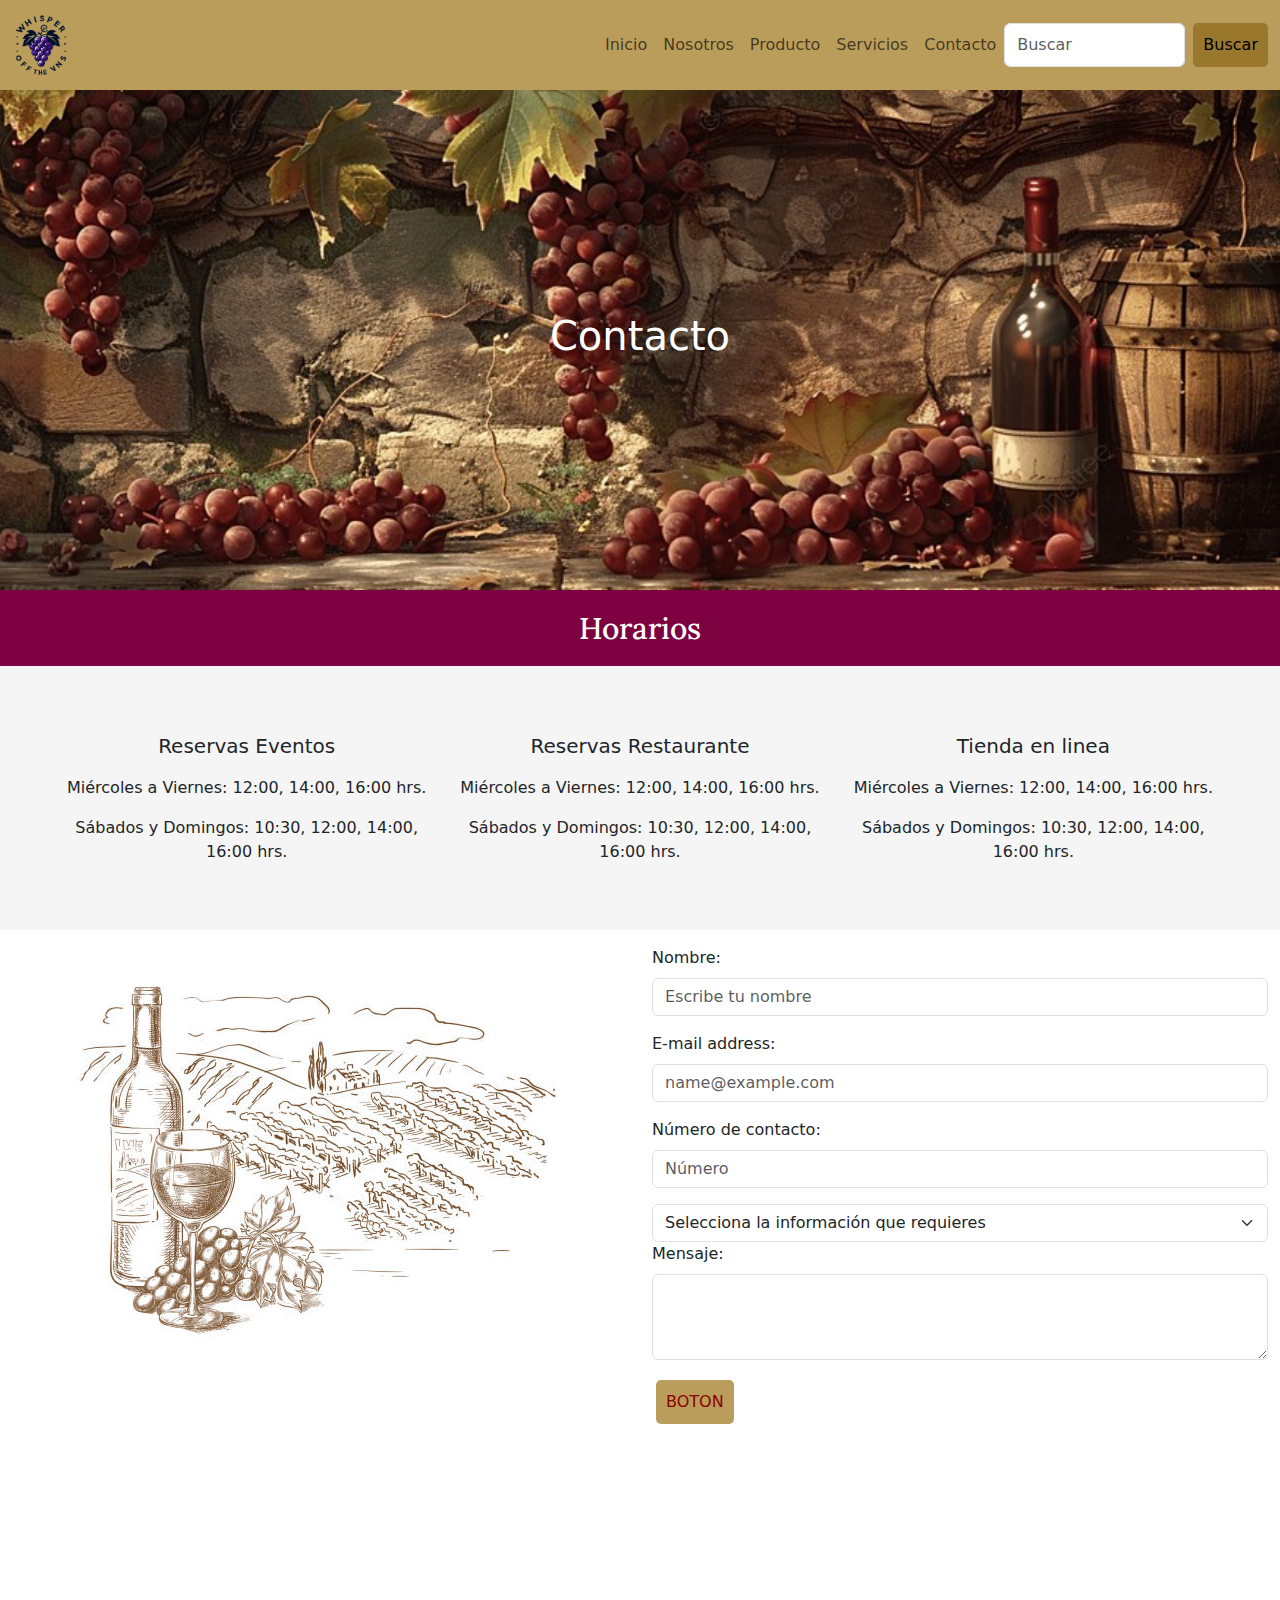
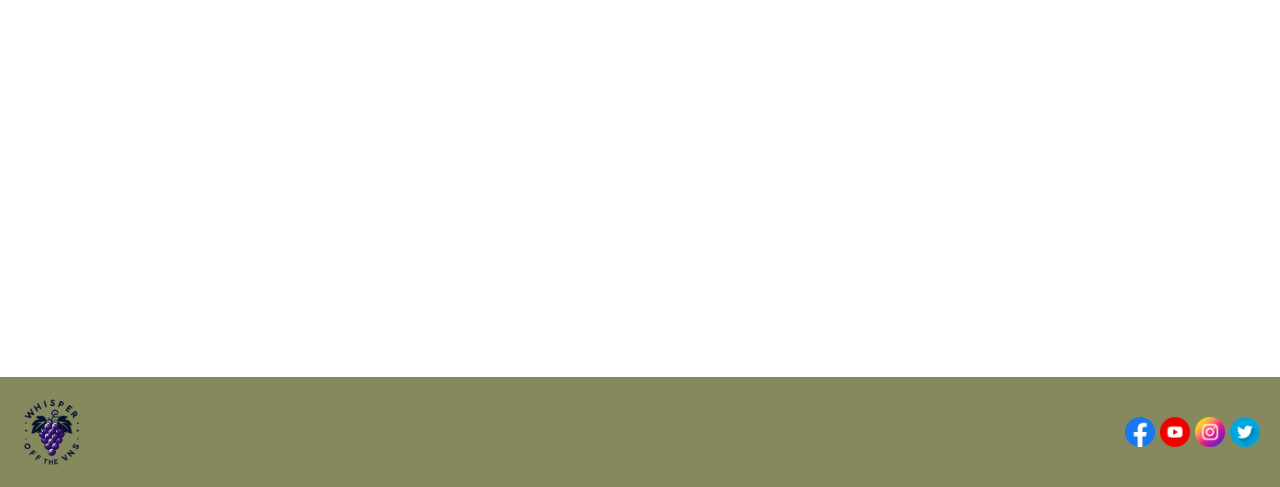
==== pages/contacto.html @ 4336ff77 "Carga de preentrega 2" ====
<!DOCTYPE html>
<html lang="en">
<head>
    <meta charset="UTF-8">
    <meta name="viewport" content="width=device-width, initial-scale=1.0">
    <link href="https://cdn.jsdelivr.net/npm/bootstrap@5.3.3/dist/css/bootstrap.min.css" rel="stylesheet" integrity="sha384-QWTKZyjpPEjISv5WaRU9OFeRpok6YctnYmDr5pNlyT2bRjXh0JMhjY6hW+ALEwIH" crossorigin="anonymous">
    <link rel="stylesheet" href="../css/style.css">
    <title>Document</title>
</head>
<body>
    <header>
        <nav class="navbar navbar-expand-lg bg-body-tertiary">
            <div class="container-fluid">
                <a class="navbar-brand" href="#">
                    <img class= "logo" src="../img/Designer 2.png" alt="logo"><!--LOGO-->
                </a>
                <button class="navbar-toggler" type="button" data-bs-toggle="collapse" data-bs-target="#navbarSupportedContent" aria-controls="navbarSupportedContent" aria-expanded="false" aria-label="Toggle navigation">
                    <span class="navbar-toggler-icon"></span>
                </button>
                <div class="collapse navbar-collapse" id="navbarSupportedContent">
                    <ul class="navbar-nav me-auto mb-2 mb-lg-0">
                        <li class="nav-item">
                            <a class="nav-link " aria-current="page" href="../index.html">Inicio</a>
                        </li>
                        <li class="nav-item">
                            <a class="nav-link" href="../pages/nosotros.html">Nosotros</a>
                        </li>
                        <li class="nav-item">
                            <a class="nav-link" href="../pages/producto.html">Producto</a>
                        </li>
                        <li class="nav-item">
                            <a class="nav-link" href="../pages/servicios.html">Servicios</a>
                        </li>
                        <li class="nav-item">
                            <a class="nav-link" href="../pages/contacto.html">Contacto</a>
                        </li>
                    </ul>
                    <form class="d-flex" role="search">
                    <input class="form-control me-2" type="search" placeholder="Buscar" aria-label="Search">
                    <button class="btn-boton" type="submit">Buscar</button> <!--AQUI ESTOY-->
                    </form>
                </div>
            </div>
        </nav>
    </header>
    <main>
        <section class="contacto">
            <h1>Contacto</h1>
        </section>
        <section class="horario">
            <h2>Horarios</h2>
            <div>
                <ul>
                    <li>
                        <h3>Reservas Eventos</h3>
                        <p>Miércoles a Viernes: 12:00, 14:00, 16:00 hrs.</p>
                        <p>Sábados y Domingos: 10:30, 12:00, 14:00, 16:00 hrs.</p>
                    </li>
                    <li><h3>Reservas Restaurante</h3>
                        <p>Miércoles a Viernes: 12:00, 14:00, 16:00 hrs.</p>
                        <p>Sábados y Domingos: 10:30, 12:00, 14:00, 16:00 hrs.</p>
                    </li>
                    <li><h3>Tienda en linea</h3>
                        <p>Miércoles a Viernes: 12:00, 14:00, 16:00 hrs.</p>
                        <p>Sábados y Domingos: 10:30, 12:00, 14:00, 16:00 hrs.</p>
                    </li>
                </ul>
            </div>
        </section>
        <section class="correo container-fluid">
            <div class="row">
                <div class="col-lg-6 col-md-3 justify-content-left ">
                <img src="../img/copa.jpg" class="img-fluid">
                </div>
                <div class="col-lg-6 col-md-3 justify-content-right">
                    <form action="" method="" enctype="">
                        <div class="mb-3">
                            <label for="exampleFormControlInput1" class="form-label">Nombre:</label>
                            <input type="email" class="form-control" id="exampleFormControlInput1" placeholder="Escribe tu nombre">
                        </div>
                        <div class="mb-3">
                            <label for="exampleFormControlInput1" class="form-label">E-mail address:</label>
                            <input type="email" class="form-control" id="exampleFormControlInput1" placeholder="name@example.com">
                        </div>
                        <div class="mb-3">
                            <label for="exampleFormControlInput1" class="form-label">Número de contacto:</label>
                            <input type="email" class="form-control" id="exampleFormControlInput1" placeholder="Número">
                        </div>
                        <select class="form-select" aria-label="Default select example">
                            <option selected>Selecciona la información que requieres</option>
                            <option value="1">Restaurante</option>
                            <option value="2">Tienda</option>
                            <option value="3">Eventos</option>
                        </select>
                        <div class="mb-3">
                            <label for="exampleFormControlTextarea1" class="form-label">Mensaje:</label>
                            <textarea class="form-control" id="exampleFormControlTextarea1" rows="3"></textarea>
                        </div>
                        <div class="btnenviar">
                            <a href="#" target="_blank"> BOTON </a>
                        </div>
                    </form>
                </div>    
            </div>
        </section>
        <section class="map ratio ratio-21x9" >
            <iframe src="https://www.google.com/maps/embed?pb=!1m18!1m12!1m3!1d3765.689750577386!2d-99.26041602110166!3d19.295853535425426!2m3!1f0!2f0!3f0!3m2!1i1024!2i768!4f13.1!3m3!1m2!1s0x85cdff186303b48f%3A0xddbe939eb9fe6fde!2sLos%20Dinamos!5e0!3m2!1ses-419!2smx!4v1729320080642!5m2!1ses-419!2smx" width="1519" height="500" style="border:0;" allowfullscreen="" loading="lazy" referrerpolicy="no-referrer-when-downgrade" ></iframe>
        </section>
    </main>
    <footer id="footer"><!--pie de pagina-->
        
        <img src="../img/Designer 2.png" alt="logo">
        <div>
            <img src="../img/facebook.png" alt=""></a>
            <img src="../img/youtube.png" alt=""></a>
            <img src="../img/instagram.png" alt=""></a>
            <img src="../img/gorjeo.png" alt=""></a>
        </div>
    </footer>
    <script src="https://cdn.jsdelivr.net/npm/bootstrap@5.3.3/dist/js/bootstrap.bundle.min.js" integrity="sha384-YvpcrYf0tY3lHB60NNkmXc5s9fDVZLESaAA55NDzOxhy9GkcIdslK1eN7N6jIeHz" crossorigin="anonymous"></script>
</body>
</html>
---- css/style.css ----
@import url('https://fonts.googleapis.com/css2?family=Poppins:ital,wght@0,100;0,200;0,300;0,400;0,500;0,600;0,700;0,800;0,900;1,100;1,200;1,300;1,400;1,500;1,600;1,700;1,800;1,900&display=swap');

@import url('https://fonts.googleapis.com/css2?family=Dancing+Script:wght@400..700&family=Poppins:ital,wght@0,100;0,200;0,300;0,400;0,500;0,600;0,700;0,800;0,900;1,100;1,200;1,300;1,400;1,500;1,600;1,700;1,800;1,900&display=swap');

@import url('https://fonts.googleapis.com/css2?family=Dancing+Script:wght@400..700&family=Lora:ital,wght@0,400..700;1,400..700&family=Poppins:ital,wght@0,100;0,200;0,300;0,400;0,500;0,600;0,700;0,800;0,900;1,100;1,200;1,300;1,400;1,500;1,600;1,700;1,800;1,900&display=swap');

@import url('https://fonts.googleapis.com/css2?family=Dancing+Script:wght@400..700&family=Great+Vibes&family=Lora:ital,wght@0,400..700;1,400..700&family=Poppins:ital,wght@0,100;0,200;0,300;0,400;0,500;0,600;0,700;0,800;0,900;1,100;1,200;1,300;1,400;1,500;1,600;1,700;1,800;1,900&display=swap');

*{
margin: 0;
padding: 0;
box-sizing: border-box;/*toma el margin y padding como parte del elemento*/
}


/*body{
font-family: "Poppins", sans-serif;*/
/*  font-family: "Dancing Script", cursive;*/



                                                /*!HEADER*/

/*header{
    background-color: #BA9D5A;
    padding: 1px;separa los elementos del border de la pagina
    position: sticky;
    top: 0;
    display: flex;
    justify-content: space-between;
    align-items: center;
    z-index: 1;
}
header img{
    width: 6.5%;
}
header h1{
    font-size: 90px;
    font-weight: 700;
    color: white;
    font-family: "Dancing Script", cursive;
}
header nav ul{
    list-style: none;
    display: flex;

}

header nav ul li{
    /*display: inline-block; ! cambiar flex
    margin: 10px 5px 10px 5px; /*separa del borde hacia afuera 10px maximo
    font-size: 25px;
}

header nav ul li a{
    text-decoration: none;
    color:darkred;
}

header nav ul li a:hover{
    color: white;
}*/

.logo {
    width: 10%;
}

.bg-body-tertiary{
    background-color: #BA9D5A !important;
}
.btn-boton{
    background-color: #99782d;
    border: none;  
    color: black;
    padding: 10px;
    border-radius: 5px;
}

.btn-boton:hover{
    background-color: #7D0140;
    color: white;
}

.nav-item:hover{
    background-color:#7D0140;
    border-radius: 5px;
}

.nav-link:hover{
    color: white;
}
                                                /*!Main*/

.fixed{
    position:fixed;
}
.fixed img{
    position:fixed;
    bottom: 100px;
    right: 50px;
}

.hero img{
    width: 100%;
    /*background-image: url("../img/Banner3.png");*/
    /*background-repeat:no-repeat;
    background-size:cover;*/
    /*background-attachment: fixed;/*se fija la imagen*/
}

.hero h2{
    text-align: center;
}

.bienvenidos{

    text-align: center;
}

.bienvenidos h1{
    font-size: 35px;
    color: #7D0140;
    font-family: "Great Vibes", cursive;
}

.bienvenidos .biencotenedor{
    display: flex;
    justify-content:space-evenly;
    align-items: center;
    padding:25px;
    
}

.bienvenidos .biencotenedor div{
    width: 50%;
}

.bienvenidos .biencotenedor p{
    text-align:justify;
    font-size: 20px;
    color: black;
    font-family: "Lora", serif;
}

.bienvenidos .biencotenedor img{
    width: 47%;
}

.bienvenidos .biencotenedor2{
    display: flex;
    justify-content:space-evenly;
    flex-direction: row-reverse;
    align-items: center;
    padding:25px;
    
}

.bienvenidos .biencotenedor2 div{
    width: 50%;
}

.bienvenidos .biencotenedor2 p{
    text-align:justify;
    font-size: 20px;
    color: black;
    font-family: "Lora", serif;
    
}

.bienvenidos .biencotenedor2 img{
    width: 47%;
}

.productos{
    height: auto;
    text-align: center;
    background-image: url("../img/inicio.png");
    background-position: center;
    background-repeat: no-repeat;
    background-size: cover;
}

.productos h2{
    font-family: "Lora", serif;
    background-color: #7D0140;
    text-shadow: 1px 4px 4px rgba(0,0,0,0.69);
    font-size: 20px;
    color: white;
    text-align: center;
    padding: 15px;
    font-size: 30px;

}

.productos .productos-contenedor{
    display:flex;
    flex-wrap: wrap;
    justify-content: space-evenly;
    align-items: center;
    flex-direction: row;
    padding: 50px;

}

.productos .productos-contenedor div{
    background-color: rgba(255, 255, 255, 0.725);
    height: 100%;
    width: 40%;
    text-align: center;
    margin: 10px;
    box-shadow: 2px 12px 18px 5px rgba(0,0,0,0.69);
    -webkit-box-shadow: 2px 12px 18px 5px rgba(0,0,0,0.69);
    -moz-box-shadow: 2px 12px 18px 5px rgba(0,0,0,0.69);
    font-family: "Lora", serif;
}

.productos .productos-contenedor h3{
    margin: 10px;
    font-size: 25px;
    color: black;
}

.productos .productos-contenedor div a {
        background-color: #BA9D5A;    
        text-decoration: none;
        color: darkred;
        padding: 10px;
        margin: 4px;  /*Agregar margen */
        display: inline-block; /* Para que el margen funcione correctamente*/ 
        border-radius: 5px;
}

.productos .productos-contenedor div a:hover{
    background-color: #7D0140;
    color:white;
}

.productos .productos-contenedor img {
    width: 100%;
    height: auto;  /*Mantener la proporción de la imagen*/ 
}

                                        /*!NOSOTROS*/
.nosotros{
    background-image: url("../img/uvas3.avif");
    background-position: center;
    background-repeat: no-repeat;
    background-size: cover;
    width: 100%;
    height: 500px;
    text-align: center;
    color: white;
    display: flex;
    flex-direction: column;
    justify-content: center;
    align-items: center;
    font-size: 35px;
    
}         

/*.contenido{
    background-color:whitesmoke;
}
*/
.contenido h2{
    font-family: "Lora", serif;
    background-color: #7D0140;
    color: white;
    text-align: center;
    padding: 20px;
    font-size: 30px;
}

.contenido p{
    text-align: justify;
    background-color: #BA9D5A;
    padding: 20px;
    font-size: 25px;

}
.carrusel{

    padding: 10px;
}

.ecosistema{
    background-image: url("../img/inicio.png");
    height: auto;
    background-position: center;
    background-repeat: no-repeat;
    background-size: cover;
}

.ecosistema .ecosistema-contenedor{
    display:flex;
    flex-wrap: wrap;
    justify-content:center;
    align-items: center;
    flex-direction: row;
    padding: 50px;

}

.ecosistema .ecosistema-contenedor div{
    background-color:#ba9d5ae0;
    height: 100%;
    width: 25%;
    text-align:left;
    margin: 10px;
    box-shadow: 2px 12px 18px 5px rgba(0,0,0,0.69);
    -webkit-box-shadow: 2px 12px 18px 5px rgba(0,0,0,0.69);
    -moz-box-shadow: 2px 12px 18px 5px rgba(0,0,0,0.69);
    border:3px solid #7D0140;
}

.ecosistema .ecosistema-contenedor h3{
    margin: 10px;
    font-size: 20px;
    color: black;
}

.ecosistema .ecosistema-contenedor p{
    margin: 10px;
    font-size: 15px;
    color: black;
    text-align: justify;
}

.ecosistema .ecosistema-contenedor img {
    width: 15%;
    height: auto;
}

.grid-galeria h2{
    font-family: "Lora", serif;
    background-color: #7D0140;
    text-shadow: 1px 4px 4px rgba(0,0,0,0.69);
    color: white;
    text-align: center;
    padding: 15px;
    font-size: 30px;
}
.grid-galeria2{
    display: grid;
    grid-template-columns: repeat(3, 1fr);
    grid-auto-rows: 250px;
    gap: 15px;
    padding: 10px;
    margin: 50px;
}

.grid-galeria2 div{
    position: relative;
    border: 3px solid #7d013fb4;
    height: auto;
}

.grid-galeria2 div h3{
    position: absolute;
    bottom: 0;
    background-color:#7d013fb4;
    text-align: center;
    width: 100%;
    color:white;
    font-size: 20px;
    padding: 5px;
    margin-bottom: 0rem;
    
}

.grid-galeria2 div img{
    width: 100%;
    height: 100%;
    object-fit: none;
    
}

.img-1, .img-3, .img-4, .img-5,.img-6,.img-7,.img-8, .img-9{
    grid-row: span 2;
}

.img-2, .img-10{
    grid-column: span 1;
}

                                        /*!PRODUCTOS*/
.tienda{
    background-image: url("../img/mejores-vinos.webp");
    background-position: center;
    background-repeat: no-repeat;
    background-size: cover;
    width: 100%;
    height:410px;
    text-align: center;
    color: white;
    display: flex;
    flex-direction: column;
    justify-content: center;
    align-items: center;
    font-size: 35px;
}   
.grid-productos{
    /*border: 1px solid aqua;*/
    padding: 10px;
    background-color:rgb(244, 241, 237);
    /*background-image: url("../img/inicio.png");*/
    background-size: cover;
}
.gproductos{
    /* display: grid;
    grid-template-columns: repeat(5, 1fr);*/
    grid-auto-rows: 250px;
    gap: 30px;
    padding: 10px;
    margin: 5%;
    margin-right: 20px !important;
}

.btn-primary {
    background-color: #BA9D5A !important;  
    border: none;
    text-decoration: none;
    color: darkred;
}

.btn-primary:hover{
    background-color: #7D0140 !important;
    color:white;
}


                                        /*!CONTACTO*/
.contacto {
    background-image: url("../img/viñedo3.jpg");
    background-position: center;
    background-repeat: no-repeat;
    background-size: cover;
    width: 100%;
    height: 500px;
    text-align: center;
    color: white;
    display: flex;
    flex-direction: column;
    justify-content: center;
    align-items: center;
    font-size: 30px;
}
.horario{
    background-color: whitesmoke;
}
.horario h2{
    font-family: "Lora", serif;
    background-color: #7D0140;
    color: white;
    text-align: center;
    padding: 20px;
    font-size: 30px;
}
.horario div ul{
    list-style: none;
    display: flex;
    justify-content: space-around;
    text-align: center;
    padding: 50px;
    
}
.horario div h3{
    padding: 10px;
    font-size: 20px;
}
/*.correo{
    display: flex;
    flex-direction:row;
    justify-content:space-evenly;
    align-items: center;
    padding: 20px;
    background-color: white;
}*/


.correo input {
    border: 1px solid #dee2e6; 

}
.btnenviar a{
    background-color: #BA9D5A;    
    text-decoration: none;
    color: darkred;
    padding: 10px;
    margin: 4px;  /*Agregar margen */
    display: inline-block; /* Para que el margen funcione correctamente*/ 
    border-radius: 5px;
}

.btnenviar a:hover{
    background-color: #7D0140 !important;
    color:white;
}

                                        /*!footer*/

footer{
    background-color: #86895D;
    padding: 20px;
    display: flex;
    justify-content:space-between;
    align-items: center;
}
footer img{
    width: 5%;
}
footer div img{
    width: 30px;
    height: 30px;
    
}

                                        /*!responsive*/
@media screen and (max-width:1192px){
    .grid-galeria2{
        
        grid-template-columns: repeat(2, 1fr);
        
    }
}

@media screen and  (max-width:1000px) {

    .bienvenidos h1{
        font-size: 25px;
    }
    
    .contenido h2{
        font-size: 20px;
    }
    
    .contenido p{
        font-size: 20px;
    }
    
    .ecosistema .ecosistema-contenedor div{
        width: 30%;
    }
    
    .ecosistema .ecosistema-contenedor h3{
        font-size: 15px;
    }
    
    .ecosistema .ecosistema-contenedor p{
        font-size: 13px;
    }

    .grid-galeria2 div h3{
        font-size: 15px;

    }
}

@media screen and (max-width:877px){
    .grid-galeria2{

            grid-template-columns: repeat(2, 1fr);
            grid-auto-rows: 200px;

    }
}

@media screen and (max-width:770px){
    .grid-galeria2{

            grid-template-columns: repeat(3, 1fr);
            grid-auto-rows: 180px;

    }

    .img-1, .img-3, .img-4, .img-5,.img-6,.img-7,.img-8, .img-9{
        grid-row: span 2;
    }

    .grid-galeria2 div img{
        object-fit: contain;
        width: 100%;
        height: 100%;
    }

    .grid-galeria2 div h3{
        position: absolute;
        bottom: 0;
        background-color:#7d013fb4;
        text-align: center;
        width: 100%;
        color:white;
        font-size: 20px;

    }
}
@media screen and (max-width:750px){

    .horario div ul{
        flex-direction: column;
    }
}
@media screen and  (max-width:700px) {


.ecosistema .ecosistema-contenedor{
        flex-direction: column;
}
    
.ecosistema .ecosistema-contenedor div{
        width: 50%;
}
    
.ecosistema .ecosistema-contenedor h3{
        font-size: 20px;
}
    
.ecosistema .ecosistema-contenedor p{
        font-size: 15px;
}

/*.grid-galeria2 div h3{
    font-size: 15px;
    color: #86895D;
}*/

}

@media screen and  (max-width:660px) {
    .bienvenidos .biencotenedor{
        flex-direction: column;
        padding:10px;
    }

    .bienvenidos .biencotenedor div{
        width: 100%;
        padding: 10px;
    }   
    
    .bienvenidos .biencotenedor img{
        width: 70%;
    }

    .bienvenidos .biencotenedor2{
        flex-direction: column;
        padding:10px;
        
    }

    .bienvenidos .biencotenedor2 div{
        width: 100%;
        padding: 10px;
    }   
    
    .bienvenidos .biencotenedor2 img{
        width: 70%;
    }

    .productos h2{
        font-size: 20px;
    }
    .nosotros h1{
        font-size: 28px;
    }
    .grid-galeria h2{
        font-size: 20px;
    }

    .contenido h2{
        font-size: 15px;
    }
    
    .contenido p{
        font-size: 15px;
    }    

    .ecosistema .ecosistema-contenedor div{
        width: 60%;
    }

}

@media screen and  (max-width:600px) {
    header nav ul li{
        display: inline-block;
        margin: 10px 5px 10px 5px;
        font-size: 15px;
    }
    
    
    header nav ul li a{
        text-decoration: none;
        color:#7D0140;
    }
    .bienvenidos h1{
        font-size: 18px;
        color:#7D0140;
    }

    .bienvenidos .biencotenedor p{
        text-align:justify;
        font-size: 15px;
        color: black;
    }
    
    .bienvenidos .biencotenedor2 p{
        text-align:justify;
        font-size: 15px;
        color: black;
    }


    .grid-galeria2{

        grid-template-columns: repeat(2, 1fr);
        grid-auto-rows: 180px;

}

.img-1, .img-3, .img-4, .img-5,.img-6,.img-7,.img-8, .img-9{
    grid-row: span 1;
}

.img-2, .img-10{
    grid-row: span 1;
}

.grid-galeria2 div{
    height: 100%;

}

.grid-galeria2 div img{
    object-fit: contain;
    width: 100%;
    
}

.grid-galeria2 div h3{


    width: 100%;

    font-size: 20px;

}

}

@media screen and (max-width:564px) {

.ecosistema .ecosistema-contenedor{
    padding: 20px;
    }

.ecosistema .ecosistema-contenedor div{
    width: 90%;
}

.ecosistema .ecosistema-contenedor img {
    width: 10%;
}

.grid-galeria2 div h3{
    font-size: 10px;

}

}

@media screen and (max-width:470px) {
    .productos .productos-contenedor{
        flex-direction: column;
    }
    .productos .productos-contenedor div{
        width: 100%;
        
    }

    .productos .productos-contenedor h3{
        font-size: 25px;
        color: black;

    }

    .nosotros{
        width: 100%;
        height: 400px;
    } 


}

@media screen and (max-width:398px) {

.ecosistema .ecosistema-contenedor{
    padding: 10px;
}

.ecosistema .ecosistema-contenedor h3{
    font-size: 15px;
}

.ecosistema .ecosistema-contenedor p{
    font-size: 10px;
}

.nosotros{
    width: 100%;
    height: 300px;
}  
.grid-galeria2 div h3{
    font-size: 10px;
}
}

@media screen and  (max-width:350px) {

    header{
        flex-direction: column;
        
    }
    header img{
        width: 10%;
    }

    header nav ul li{
        display: inline-block;
        margin: 10px 5px 10px 5px;
        font-size: 10px;
    }
    
    
    header nav ul li a{
        text-decoration: none;
        color:#7D0140;
    }

    .fixed img{
        width: 10%;
        bottom: 90px;
        right: 40px;
    }
    .bienvenidos h1{
        font-size: 10px;
        color:#7D0140;
    }

    .bienvenidos .biencotenedor p{
        text-align:justify;
        font-size: 10px;
        color: black;
    }
    .bienvenidos .biencotenedor2 p{
        text-align:justify;
        font-size: 10px;
        color: black;
    }

    .productos h2{
        font-size: 15px;
    }
    .productos .productos-contenedor h3{
        font-size: 20px;
        color: black;
    }

    .productos .productos-contenedor div a {
        font-size: 10px;
        padding: 5px;
}
.grid-galeria h2{
        font-size: 10px;
}
}
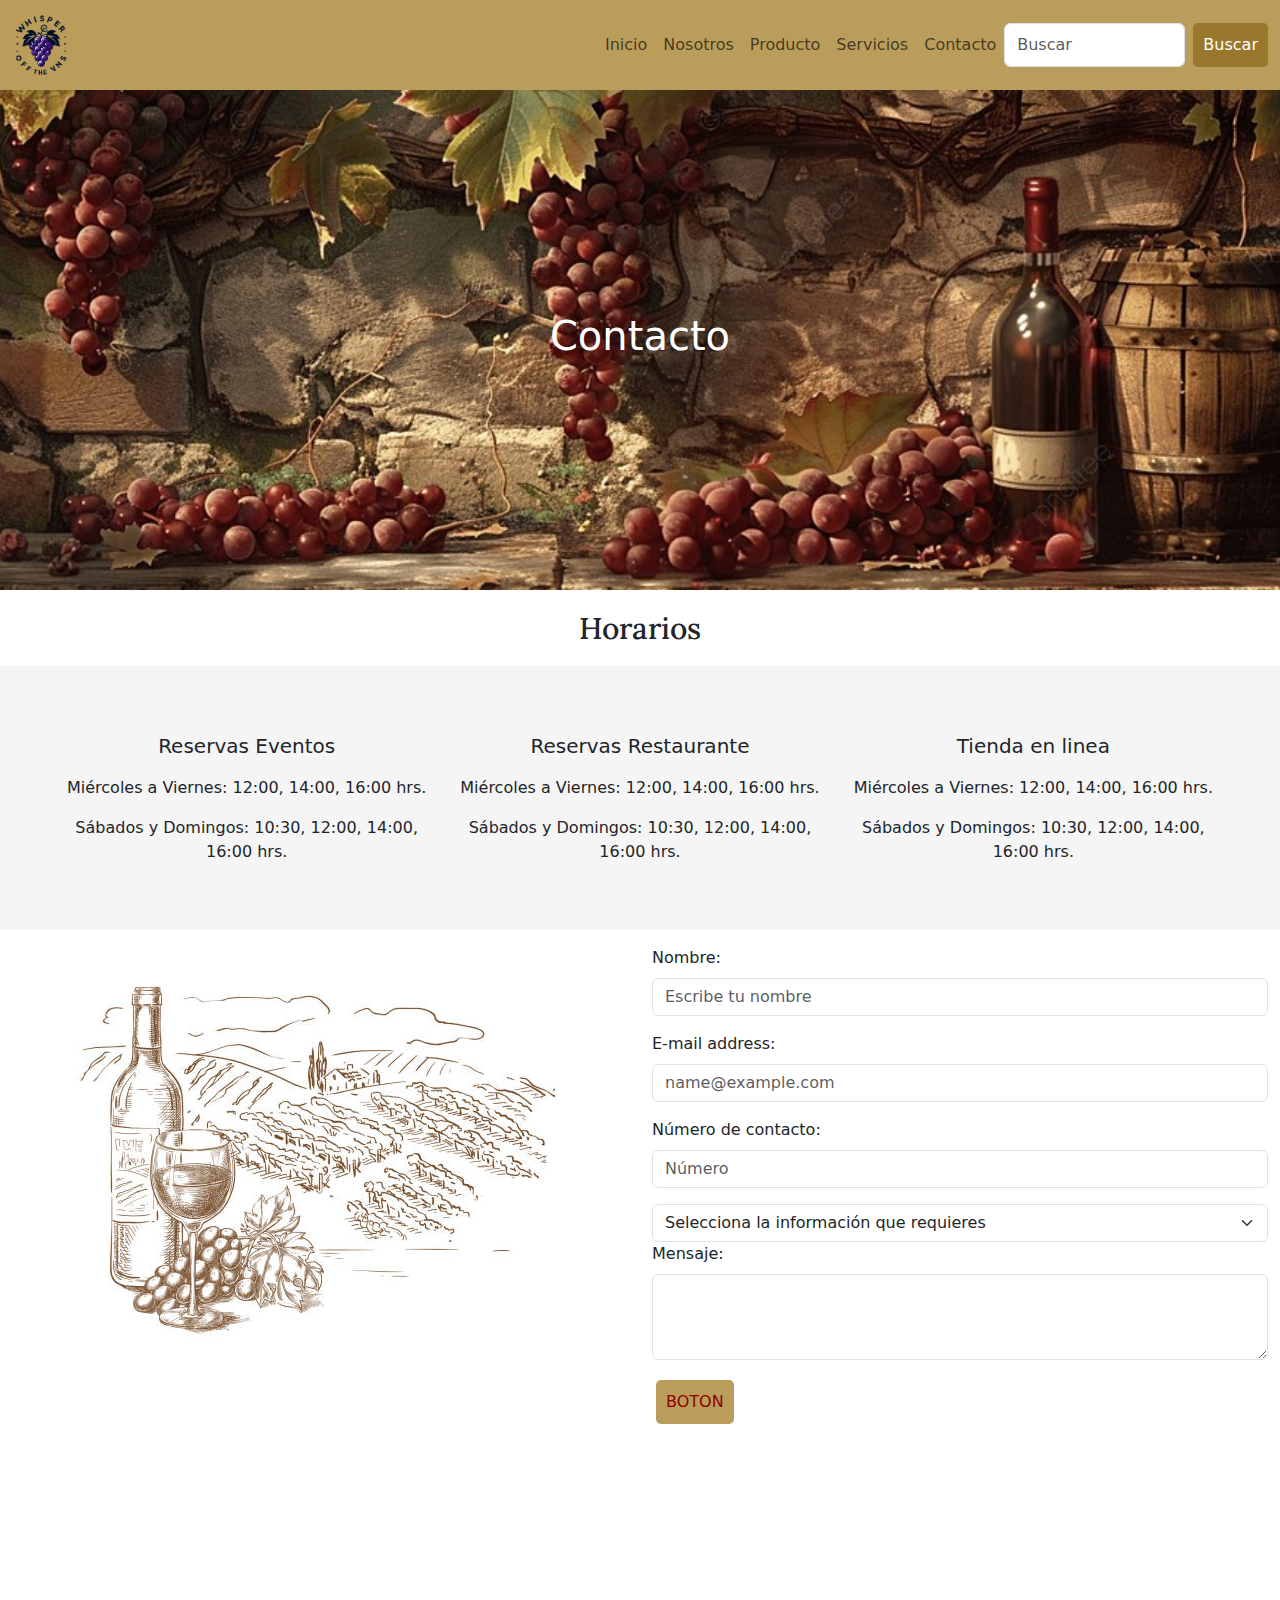
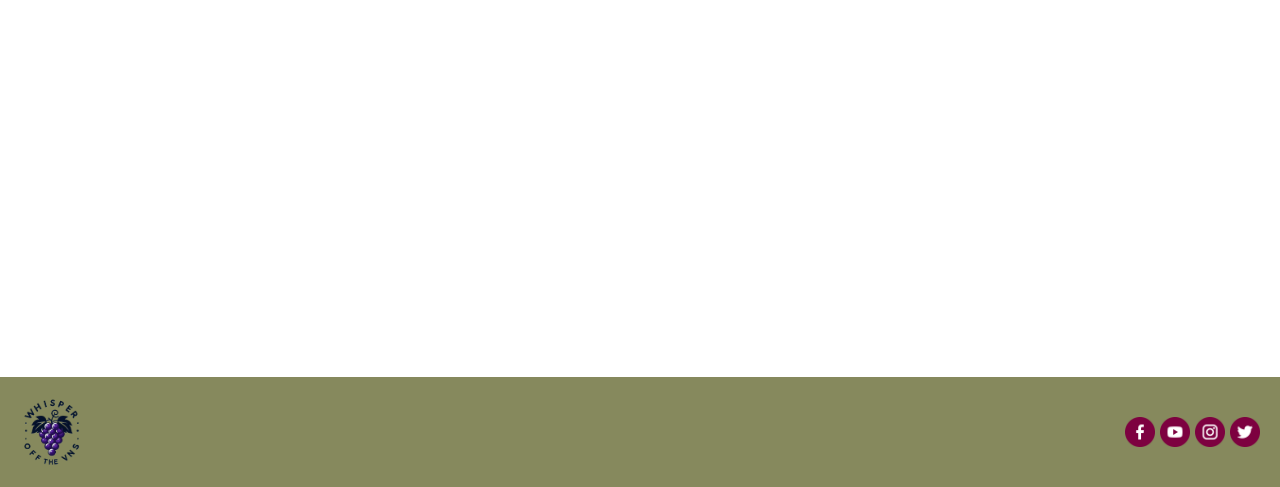
==== commit 469e132a: "Se sagregan variables,listas, extend, animaciones y SEO" ====
--- a/pages/contacto.html
+++ b/pages/contacto.html
@@ -4,7 +4,8 @@
     <meta charset="UTF-8">
     <meta name="viewport" content="width=device-width, initial-scale=1.0">
     <link href="https://cdn.jsdelivr.net/npm/bootstrap@5.3.3/dist/css/bootstrap.min.css" rel="stylesheet" integrity="sha384-QWTKZyjpPEjISv5WaRU9OFeRpok6YctnYmDr5pNlyT2bRjXh0JMhjY6hW+ALEwIH" crossorigin="anonymous">
-    <link rel="stylesheet" href="../css/style.css">
+    <!--<link rel="stylesheet" href="../css/style.css">-->
+    <link rel="stylesheet" href="../css/estilos.css">
     <title>Document</title>
 </head>
 <body>
@@ -23,16 +24,16 @@
                             <a class="nav-link " aria-current="page" href="../index.html">Inicio</a>
                         </li>
                         <li class="nav-item">
-                            <a class="nav-link" href="../pages/nosotros.html">Nosotros</a>
+                            <a class="nav-link" href="./nosotros.html">Nosotros</a>
                         </li>
                         <li class="nav-item">
-                            <a class="nav-link" href="../pages/producto.html">Producto</a>
+                            <a class="nav-link" href="./producto.html">Producto</a>
                         </li>
                         <li class="nav-item">
-                            <a class="nav-link" href="../pages/servicios.html">Servicios</a>
+                            <a class="nav-link" href="./servicios.html">Servicios</a>
                         </li>
                         <li class="nav-item">
-                            <a class="nav-link" href="../pages/contacto.html">Contacto</a>
+                            <a class="nav-link" href="./contacto.html">Contacto</a>
                         </li>
                     </ul>
                     <form class="d-flex" role="search">
@@ -111,10 +112,10 @@
         
         <img src="../img/Designer 2.png" alt="logo">
         <div>
-            <img src="../img/facebook.png" alt=""></a>
-            <img src="../img/youtube.png" alt=""></a>
-            <img src="../img/instagram.png" alt=""></a>
-            <img src="../img/gorjeo.png" alt=""></a>
+            <img src="../img/facebook (2).png" alt="face"></a>
+            <img src="../img//youtube (2).png" alt="youtube"></a>
+            <img src="../img/instagram (3).png" alt="instagram"></a>
+            <img src="../img/gorjeo (1).png" alt="x"></a>
         </div>
     </footer>
     <script src="https://cdn.jsdelivr.net/npm/bootstrap@5.3.3/dist/js/bootstrap.bundle.min.js" integrity="sha384-YvpcrYf0tY3lHB60NNkmXc5s9fDVZLESaAA55NDzOxhy9GkcIdslK1eN7N6jIeHz" crossorigin="anonymous"></script>
--- a/css/style.css
+++ b/css/style.css
@@ -11,13 +11,6 @@
 padding: 0;
 box-sizing: border-box;/*toma el margin y padding como parte del elemento*/
 }
-
-
-/*body{
-font-family: "Poppins", sans-serif;*/
-/*  font-family: "Dancing Script", cursive;*/
-
-
 
                                                 /*!HEADER*/
 
@@ -427,8 +420,42 @@
     background-color: #7D0140 !important;
     color:white;
 }
-
-
+                                        /*!SERVICIOS*/
+.servicios{
+    background-image: url("../img/restaurante3.png");
+    background-position: center;
+    background-repeat: no-repeat;
+    background-size:cover;
+    width: 100%;
+    height:410px;
+    text-align: center;
+    color: white;
+    display: flex;
+    flex-direction: column;
+    justify-content: center;
+    align-items: center;
+    font-size: 35px;
+}   
+
+.Servcarrusel{
+    padding: 15px;
+    text-align:justify;
+    font-size: 20px;
+    color: black;
+    font-family: "Lora", serif;
+    align-items: center;
+}
+
+.nuestros-servicios h2{
+font-family: "Lora", serif;
+    background-color: #7D0140;
+    text-shadow: 1px 4px 4px rgba(0,0,0,0.69);
+    font-size: 20px;
+    color: white;
+    text-align: center;
+    padding: 15px;
+    font-size: 30px;
+}
                                         /*!CONTACTO*/
 .contacto {
     background-image: url("../img/viñedo3.jpg");
--- a/css/estilos.css
+++ b/css/estilos.css
@@ -0,0 +1,791 @@
+@charset "UTF-8";
+@import url("https://fonts.googleapis.com/css2?family=Poppins:ital,wght@0,100;0,200;0,300;0,400;0,500;0,600;0,700;0,800;0,900;1,100;1,200;1,300;1,400;1,500;1,600;1,700;1,800;1,900&display=swap");
+@import url("https://fonts.googleapis.com/css2?family=Dancing+Script:wght@400..700&family=Poppins:ital,wght@0,100;0,200;0,300;0,400;0,500;0,600;0,700;0,800;0,900;1,100;1,200;1,300;1,400;1,500;1,600;1,700;1,800;1,900&display=swap");
+@import url("https://fonts.googleapis.com/css2?family=Dancing+Script:wght@400..700&family=Lora:ital,wght@0,400..700;1,400..700&family=Poppins:ital,wght@0,100;0,200;0,300;0,400;0,500;0,600;0,700;0,800;0,900;1,100;1,200;1,300;1,400;1,500;1,600;1,700;1,800;1,900&display=swap");
+@import url("https://fonts.googleapis.com/css2?family=Dancing+Script:wght@400..700&family=Great+Vibes&family=Lora:ital,wght@0,400..700;1,400..700&family=Poppins:ital,wght@0,100;0,200;0,300;0,400;0,500;0,600;0,700;0,800;0,900;1,100;1,200;1,300;1,400;1,500;1,600;1,700;1,800;1,900&display=swap");
+@import url("https://fonts.googleapis.com/css2?family=Poppins:ital,wght@0,100;0,200;0,300;0,400;0,500;0,600;0,700;0,800;0,900;1,100;1,200;1,300;1,400;1,500;1,600;1,700;1,800;1,900&display=swap");
+@import url("https://fonts.googleapis.com/css2?family=Dancing+Script:wght@400..700&family=Poppins:ital,wght@0,100;0,200;0,300;0,400;0,500;0,600;0,700;0,800;0,900;1,100;1,200;1,300;1,400;1,500;1,600;1,700;1,800;1,900&display=swap");
+@import url("https://fonts.googleapis.com/css2?family=Dancing+Script:wght@400..700&family=Lora:ital,wght@0,400..700;1,400..700&family=Poppins:ital,wght@0,100;0,200;0,300;0,400;0,500;0,600;0,700;0,800;0,900;1,100;1,200;1,300;1,400;1,500;1,600;1,700;1,800;1,900&display=swap");
+@import url("https://fonts.googleapis.com/css2?family=Dancing+Script:wght@400..700&family=Great+Vibes&family=Lora:ital,wght@0,400..700;1,400..700&family=Poppins:ital,wght@0,100;0,200;0,300;0,400;0,500;0,600;0,700;0,800;0,900;1,100;1,200;1,300;1,400;1,500;1,600;1,700;1,800;1,900&display=swap");
+.contacto, .servicios, .tienda, .nosotros {
+  display: flex;
+  justify-content: center;
+  align-items: center;
+  width: 100%;
+}
+
+.contacto, .servicios, .tienda, .nosotros {
+  background-position: center;
+  background-repeat: no-repeat;
+  background-size: cover;
+  height: 500px;
+  text-align: center;
+  color: white;
+  flex-direction: column;
+  font-size: 35px;
+}
+
+* {
+  margin: 0;
+  padding: 0;
+  box-sizing: border-box;
+}
+
+.nosotros {
+  background-image: url("../img/uvas3.avif");
+}
+
+.tienda {
+  background-image: url("../img/mejores-vinos.webp");
+}
+
+.servicios {
+  background-image: url("../img/restaurante3.png");
+}
+
+.contacto {
+  background-image: url("../img/viñedo3.jpg");
+}
+
+header .logo {
+  width: 10%;
+}
+header .bg-body-tertiary {
+  background-color: #BA9D5A !important;
+}
+header .btn-boton {
+  background-color: #99782d;
+  border: none;
+  color: white;
+  padding: 10px;
+  border-radius: 5px;
+  transition: 0.5s;
+}
+header .btn-boton:hover {
+  background-color: #7D0140;
+  color: black;
+}
+header .nav-item:hover {
+  background-color: #7D0140;
+  border-radius: 5px;
+  transition: 0.5s;
+}
+header .nav-link:hover {
+  color: white;
+}
+
+.fixed img, .fixed {
+  position: fixed;
+  width: 100px;
+  bottom: 100px;
+  right: 50px;
+}
+
+.ecosistema .ecosistema-contenedor, .hero img, .contacto, .servicios, .tienda, .nosotros {
+  display: flex;
+  justify-content: center;
+  align-items: center;
+  width: 100%;
+}
+
+.bienvenidos h1 {
+  font-size: 35px;
+  align-items: center;
+  justify-content: center;
+}
+
+.productos .productos-contenedor, .bienvenidos .biencotenedor2, .bienvenidos .biencotenedor {
+  display: flex;
+  justify-content: space-evenly;
+  align-items: center;
+  padding: 25px;
+}
+
+.contenido p, .bienvenidos .biencotenedor2 p, .bienvenidos .biencotenedor p {
+  text-align: justify;
+  font-size: 20px;
+  color: black;
+  font-family: "Lora", serif;
+}
+
+.contenido h2, .productos h2 {
+  font-family: "Lora", serif;
+  font-size: 20px;
+  color: white;
+  text-align: center;
+  padding: 1nth 10px, 15px, 20px, 25px, 30px, 35px, 50px, 2;
+  font-size: 30px;
+}
+
+.contacto, .servicios, .tienda, .nosotros {
+  background-position: center;
+  background-repeat: no-repeat;
+  background-size: cover;
+  height: 500px;
+  text-align: center;
+  color: white;
+  flex-direction: column;
+  font-size: 35px;
+}
+
+.fixed img, .fixed {
+  position: fixed;
+  width: 100px;
+  bottom: 100px;
+  right: 50px;
+}
+
+.ecosistema .ecosistema-contenedor, .hero img, .contacto, .servicios, .tienda, .nosotros {
+  display: flex;
+  justify-content: center;
+  align-items: center;
+  width: 100%;
+}
+
+.bienvenidos h1 {
+  font-size: 35px;
+  align-items: center;
+  justify-content: center;
+}
+
+.productos .productos-contenedor, .bienvenidos .biencotenedor2, .bienvenidos .biencotenedor {
+  display: flex;
+  justify-content: space-evenly;
+  align-items: center;
+  padding: 25px;
+}
+
+.contenido p, .bienvenidos .biencotenedor2 p, .bienvenidos .biencotenedor p {
+  text-align: justify;
+  font-size: 20px;
+  color: black;
+  font-family: "Lora", serif;
+}
+
+.contenido h2, .productos h2 {
+  font-family: "Lora", serif;
+  font-size: 20px;
+  color: white;
+  text-align: center;
+  padding: 1nth 10px, 15px, 20px, 25px, 30px, 35px, 50px, 2;
+  font-size: 30px;
+}
+
+.contacto, .servicios, .tienda, .nosotros {
+  background-position: center;
+  background-repeat: no-repeat;
+  background-size: cover;
+  height: 500px;
+  text-align: center;
+  color: white;
+  flex-direction: column;
+  font-size: 35px;
+}
+
+* {
+  margin: 0;
+  padding: 0;
+  box-sizing: border-box;
+}
+
+.nosotros {
+  background-image: url("../img/uvas3.avif");
+}
+
+.tienda {
+  background-image: url("../img/mejores-vinos.webp");
+}
+
+.servicios {
+  background-image: url("../img/restaurante3.png");
+}
+
+.contacto {
+  background-image: url("../img/viñedo3.jpg");
+}
+
+.bienvenidos {
+  text-align: center;
+}
+
+.bienvenidos h1 {
+  color: green;
+  font-family: "Great Vibes", cursive;
+}
+
+.bienvenidos .biencotenedor div {
+  width: 50%;
+}
+
+.bienvenidos .biencotenedor img {
+  width: 47%;
+}
+
+.bienvenidos .biencotenedor2 {
+  flex-direction: row-reverse;
+}
+
+.bienvenidos .biencotenedor2 div {
+  width: 50%;
+}
+
+.bienvenidos .biencotenedor2 img {
+  width: 47%;
+}
+
+.productos {
+  height: auto;
+  text-align: center;
+  background-image: url("../img/inicio.png");
+  background-position: center;
+  background-repeat: no-repeat;
+  background-size: cover;
+}
+
+.productos h2 {
+  background-color: #7D0140;
+  text-shadow: 1px 4px 4px rgba(0, 0, 0, 0.69);
+}
+
+.productos .productos-contenedor {
+  flex-wrap: wrap;
+  flex-direction: row;
+  padding: 50px;
+}
+
+.productos .productos-contenedor div {
+  background-color: rgba(255, 255, 255, 0.725);
+  height: 100%;
+  width: 40%;
+  text-align: center;
+  margin: 10px;
+  box-shadow: 2px 12px 18px 5px rgba(0, 0, 0, 0.69);
+  -webkit-box-shadow: 2px 12px 18px 5px rgba(0, 0, 0, 0.69);
+  -moz-box-shadow: 2px 12px 18px 5px rgba(0, 0, 0, 0.69);
+  font-family: "Lora", serif;
+}
+
+.productos .productos-contenedor h3 {
+  margin: 10px;
+  font-size: 25px;
+  color: black;
+}
+
+.productos .productos-contenedor div a {
+  background-color: #BA9D5A;
+  text-decoration: none;
+  color: black;
+  padding: 10px;
+  margin: 4px;
+  display: inline-block;
+  border-radius: 5px;
+  transition: 1s;
+}
+
+.productos .productos-contenedor div a:hover {
+  background-color: #7D0140;
+  color: white;
+  width: 40%;
+}
+
+.productos .productos-contenedor img {
+  width: 100%;
+  height: auto;
+}
+
+/*!Nosotros*/
+.contenido h2 {
+  padding: 10px;
+  background-color: #7D0140;
+  text-shadow: 1px 4px 4px rgba(0, 0, 0, 0.69);
+}
+
+.contenido p {
+  background-color: #BA9D5A;
+  padding: 20px;
+}
+
+.carrusel {
+  padding: 10px;
+}
+
+.ecosistema {
+  background-image: url("../img/inicio.png");
+  height: auto;
+  background-position: center;
+  background-repeat: no-repeat;
+  background-size: cover;
+}
+
+.ecosistema .ecosistema-contenedor {
+  flex-wrap: wrap;
+  flex-direction: row;
+  padding: 50px;
+}
+
+.ecosistema .ecosistema-contenedor div {
+  background-color: rgba(186, 157, 90, 0.8784313725);
+  height: 100%;
+  width: 25%;
+  text-align: left;
+  margin: 10px;
+  box-shadow: 2px 12px 18px 5px rgba(0, 0, 0, 0.69);
+  -webkit-box-shadow: 2px 12px 18px 5px rgba(0, 0, 0, 0.69);
+  -moz-box-shadow: 2px 12px 18px 5px rgba(0, 0, 0, 0.69);
+  border: 3px solid #7D0140;
+}
+
+.ecosistema .ecosistema-contenedor h3 {
+  margin: 10px;
+  font-size: 20px;
+  color: color-hoverBtn;
+}
+
+.ecosistema .ecosistema-contenedor p {
+  margin: 10px;
+  font-size: 15px;
+  color: color-hoverBtn;
+  text-align: justify;
+}
+
+.ecosistema .ecosistema-contenedor img {
+  width: 15%;
+  height: auto;
+}
+
+.grid-galeria h2 {
+  font-family: "Lora", serif;
+  background-color: #7D0140;
+  text-shadow: 1px 4px 4px rgba(0, 0, 0, 0.69);
+  color: white;
+  text-align: center;
+  padding: 15px;
+  font-size: 30px;
+}
+
+.grid-galeria2 {
+  display: grid;
+  grid-template-columns: repeat(3, 1fr);
+  grid-auto-rows: 250px;
+  gap: 15px;
+  padding: 10px;
+  margin: 50px;
+}
+
+.grid-galeria2 div {
+  position: relative;
+  border: 3px solid #7D0140;
+  height: auto;
+}
+
+.grid-galeria2 div h3 {
+  position: absolute;
+  bottom: 0;
+  background-color: #7D0140;
+  text-align: center;
+  width: 100%;
+  color: white;
+  font-size: 20px;
+  padding: 5px;
+  margin-bottom: 0rem;
+}
+
+.grid-galeria2 div img {
+  width: 100%;
+  height: 100%;
+  object-fit: none;
+}
+
+.img-1, .img-3, .img-4, .img-5, .img-6, .img-7, .img-8, .img-9 {
+  grid-row: span 2;
+}
+
+.img-2, .img-10 {
+  grid-column: span 1;
+}
+
+/*!PRODUCTOS*/
+.grid-productos {
+  padding: 10px;
+  background-color: rgb(244, 241, 237);
+  background-size: cover;
+}
+
+.gproductos {
+  grid-auto-rows: 250px;
+  gap: 30px;
+  padding: 10px;
+  margin: 5%;
+  margin-right: 20px !important;
+}
+
+.btn-primary {
+  background-color: #BA9D5A !important;
+  border: none;
+  text-decoration: none;
+  color: darkred;
+  transition: 1s;
+}
+
+.btn-primary:hover {
+  background-color: #7D0140 !important;
+  color: white;
+  width: 50%;
+}
+
+/*!SERVICIOS*/
+.Servcarrusel {
+  padding: 15px;
+  text-align: justify;
+  font-size: 20px;
+  color: black;
+  font-family: "Lora", serif;
+  align-items: center;
+}
+
+.nuestros-servicios h2 {
+  font-family: "Lora", serif;
+  background-color: #7D0140;
+  text-shadow: 1px 4px 4px rgba(0, 0, 0, 0.69);
+  font-size: 20px;
+  color: white;
+  text-align: center;
+  padding: 15px;
+  font-size: 30px;
+}
+
+/*!CONTACTO*/
+.horario {
+  background-color: whitesmoke;
+}
+
+.horario h2 {
+  font-family: "Lora", serif;
+  background-color: white;
+  text-align: center;
+  padding: 20px;
+  font-size: 30px;
+}
+
+.horario div ul {
+  list-style: none;
+  display: flex;
+  justify-content: space-around;
+  text-align: center;
+  padding: 50px;
+}
+
+.horario div h3 {
+  padding: 10px;
+  font-size: 20px;
+}
+
+.correo input {
+  border: 1px solid #dee2e6;
+}
+
+.btnenviar a {
+  background-color: #BA9D5A;
+  text-decoration: none;
+  color: darkred;
+  padding: 10px;
+  margin: 4px; /*Agregar margen */
+  display: inline-block; /* Para que el margen funcione correctamente*/
+  border-radius: 5px;
+}
+
+.btnenviar a:hover {
+  background-color: #7D0140 !important;
+  color: white;
+}
+
+footer {
+  display: flex;
+  justify-content: space-evenly;
+  align-items: center;
+  padding: 25px;
+}
+
+footer {
+  background-color: #86895D;
+  padding: 20px;
+  justify-content: space-between;
+}
+
+footer img {
+  width: 5%;
+}
+
+footer div img {
+  width: 30px;
+  height: 30px;
+}
+
+@media screen and (max-width: 1192px) {
+  .grid-galeria2 {
+    grid-template-columns: repeat(2, 1fr);
+  }
+}
+@media screen and (max-width: 1000px) {
+  .bienvenidos h1 {
+    font-size: 25px;
+  }
+  .contenido h2 {
+    font-size: 20px;
+  }
+  .contenido p {
+    font-size: 20px;
+  }
+  .ecosistema .ecosistema-contenedor div {
+    width: 30%;
+  }
+  .ecosistema .ecosistema-contenedor h3 {
+    font-size: 15px;
+  }
+  .ecosistema .ecosistema-contenedor p {
+    font-size: 13px;
+  }
+  .grid-galeria2 div h3 {
+    font-size: 15px;
+  }
+}
+@media screen and (max-width: 877px) {
+  .grid-galeria2 {
+    grid-template-columns: repeat(2, 1fr);
+    grid-auto-rows: 200px;
+  }
+}
+@media screen and (max-width: 770px) {
+  .grid-galeria2 {
+    grid-template-columns: repeat(3, 1fr);
+    grid-auto-rows: 180px;
+  }
+  .img-1, .img-3, .img-4, .img-5, .img-6, .img-7, .img-8, .img-9 {
+    grid-row: span 2;
+  }
+  .grid-galeria2 div img {
+    object-fit: contain;
+    width: 100%;
+    height: 100%;
+  }
+  .grid-galeria2 div h3 {
+    position: absolute;
+    bottom: 0;
+    background-color: rgba(125, 1, 63, 0.7058823529);
+    text-align: center;
+    width: 100%;
+    color: white;
+    font-size: 20px;
+  }
+}
+@media screen and (max-width: 750px) {
+  .horario div ul {
+    flex-direction: column;
+  }
+}
+@media screen and (max-width: 700px) {
+  .ecosistema .ecosistema-contenedor {
+    flex-direction: column;
+  }
+  .ecosistema .ecosistema-contenedor div {
+    width: 50%;
+  }
+  .ecosistema .ecosistema-contenedor h3 {
+    font-size: 20px;
+  }
+  .ecosistema .ecosistema-contenedor p {
+    font-size: 15px;
+  }
+  /*.grid-galeria2 div h3{
+      font-size: 15px;
+      color: #86895D;
+  }*/
+}
+@media screen and (max-width: 660px) {
+  .bienvenidos .biencotenedor {
+    flex-direction: column;
+    padding: 10px;
+  }
+  .bienvenidos .biencotenedor div {
+    width: 100%;
+    padding: 10px;
+  }
+  .bienvenidos .biencotenedor img {
+    width: 70%;
+  }
+  .bienvenidos .biencotenedor2 {
+    flex-direction: column;
+    padding: 10px;
+  }
+  .bienvenidos .biencotenedor2 div {
+    width: 100%;
+    padding: 10px;
+  }
+  .bienvenidos .biencotenedor2 img {
+    width: 70%;
+  }
+  .productos h2 {
+    font-size: 20px;
+  }
+  .nosotros h1 {
+    font-size: 28px;
+  }
+  .grid-galeria h2 {
+    font-size: 20px;
+  }
+  .contenido h2 {
+    font-size: 15px;
+  }
+  .contenido p {
+    font-size: 15px;
+  }
+  .ecosistema .ecosistema-contenedor div {
+    width: 60%;
+  }
+}
+@media screen and (max-width: 600px) {
+  header nav ul li {
+    display: inline-block;
+    margin: 10px 5px 10px 5px;
+    font-size: 15px;
+  }
+  header nav ul li a {
+    text-decoration: none;
+    color: #7D0140;
+  }
+  .bienvenidos h1 {
+    font-size: 18px;
+    color: #7D0140;
+  }
+  .bienvenidos .biencotenedor p {
+    text-align: justify;
+    font-size: 15px;
+    color: black;
+  }
+  .bienvenidos .biencotenedor2 p {
+    text-align: justify;
+    font-size: 15px;
+    color: black;
+  }
+  .grid-galeria2 {
+    grid-template-columns: repeat(2, 1fr);
+    grid-auto-rows: 180px;
+  }
+  .img-1, .img-3, .img-4, .img-5, .img-6, .img-7, .img-8, .img-9 {
+    grid-row: span 1;
+  }
+  .img-2, .img-10 {
+    grid-row: span 1;
+  }
+  .grid-galeria2 div {
+    height: 100%;
+  }
+  .grid-galeria2 div img {
+    object-fit: contain;
+    width: 100%;
+  }
+  .grid-galeria2 div h3 {
+    width: 100%;
+    font-size: 20px;
+  }
+}
+@media screen and (max-width: 564px) {
+  .ecosistema .ecosistema-contenedor {
+    padding: 20px;
+  }
+  .ecosistema .ecosistema-contenedor div {
+    width: 90%;
+  }
+  .ecosistema .ecosistema-contenedor img {
+    width: 10%;
+  }
+  .grid-galeria2 div h3 {
+    font-size: 10px;
+  }
+}
+@media screen and (max-width: 470px) {
+  .productos .productos-contenedor {
+    flex-direction: column;
+  }
+  .productos .productos-contenedor div {
+    width: 100%;
+  }
+  .productos .productos-contenedor h3 {
+    font-size: 25px;
+    color: black;
+  }
+  .nosotros {
+    width: 100%;
+    height: 400px;
+  }
+}
+@media screen and (max-width: 398px) {
+  .ecosistema .ecosistema-contenedor {
+    padding: 10px;
+  }
+  .ecosistema .ecosistema-contenedor h3 {
+    font-size: 15px;
+  }
+  .ecosistema .ecosistema-contenedor p {
+    font-size: 10px;
+  }
+  .nosotros {
+    width: 100%;
+    height: 300px;
+  }
+  .grid-galeria2 div h3 {
+    font-size: 10px;
+  }
+}
+@media screen and (max-width: 350px) {
+  header {
+    flex-direction: column;
+  }
+  header img {
+    width: 10%;
+  }
+  header nav ul li {
+    display: inline-block;
+    margin: 10px 5px 10px 5px;
+    font-size: 10px;
+  }
+  header nav ul li a {
+    text-decoration: none;
+    color: #7D0140;
+  }
+  .fixed img {
+    width: 10%;
+    bottom: 90px;
+    right: 40px;
+  }
+  .bienvenidos h1 {
+    font-size: 10px;
+    color: #7D0140;
+  }
+  .bienvenidos .biencotenedor p {
+    text-align: justify;
+    font-size: 10px;
+    color: black;
+  }
+  .bienvenidos .biencotenedor2 p {
+    text-align: justify;
+    font-size: 10px;
+    color: black;
+  }
+  .productos h2 {
+    font-size: 15px;
+  }
+  .productos .productos-contenedor h3 {
+    font-size: 20px;
+    color: black;
+  }
+  .productos .productos-contenedor div a {
+    font-size: 10px;
+    padding: 5px;
+  }
+  .grid-galeria h2 {
+    font-size: 10px;
+  }
+}
+
+/*# sourceMappingURL=estilos.css.map */
